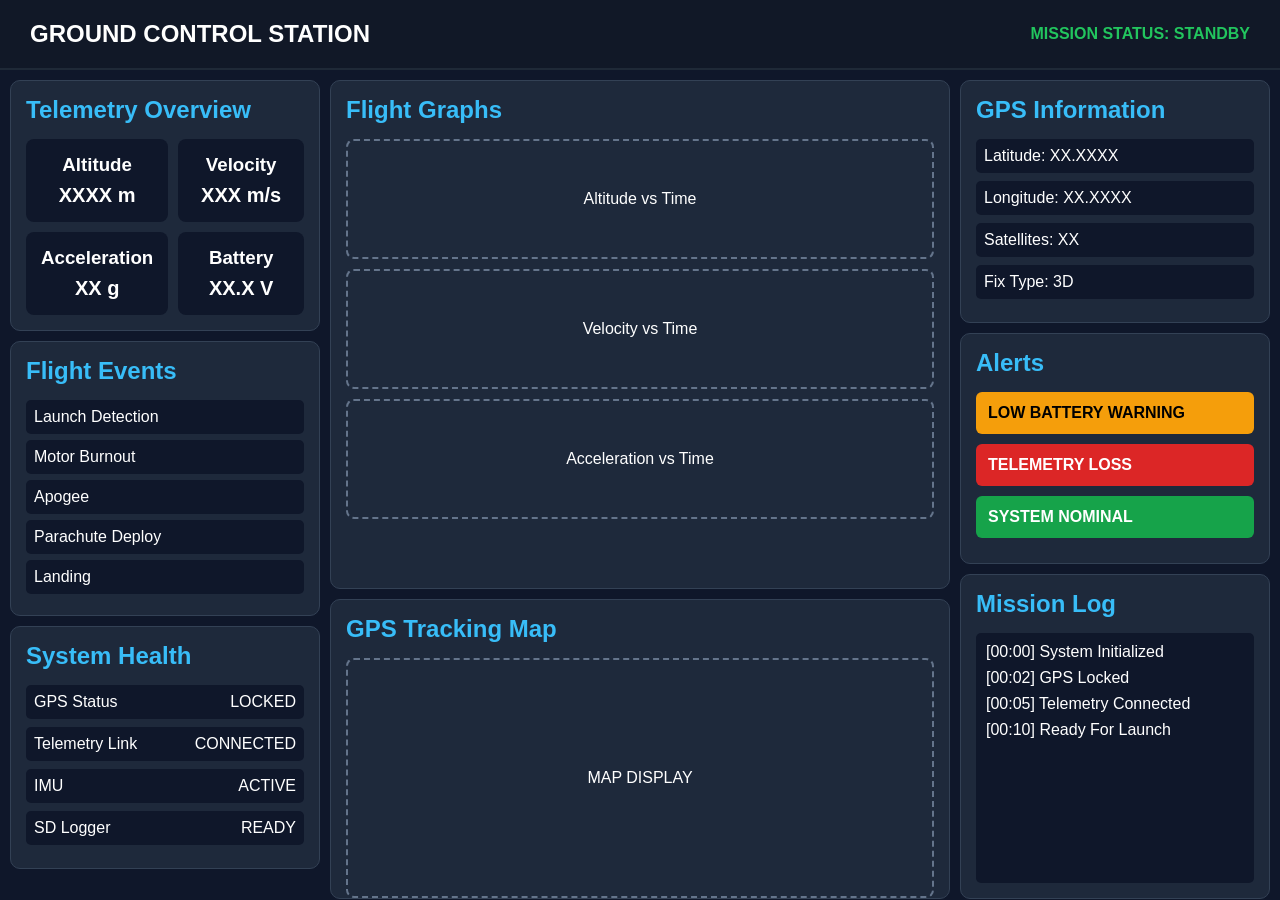
==== index.html @ 13559413 "Upload actual website files" ====
<!DOCTYPE html>
<html lang="en">
<head>
    <meta charset="UTF-8">
    <meta name="viewport" content="width=device-width, initial-scale=1.0">
    <title>Rocket Ground Control Station</title>
    <link rel="stylesheet" href="style.css">
</head>
<body>

<header>
    <h1>GROUND CONTROL STATION</h1>
    <div class="mission-status">MISSION STATUS: STANDBY</div>
</header>

<div class="dashboard">

    <!-- Left Column -->
    <div class="left-column">

        <section class="panel">
            <h2>Telemetry Overview</h2>
            <div class="telemetry-grid">
                <div class="card">
                    <h3>Altitude</h3>
                    <p>XXXX m</p>
                </div>

                <div class="card">
                    <h3>Velocity</h3>
                    <p>XXX m/s</p>
                </div>

                <div class="card">
                    <h3>Acceleration</h3>
                    <p>XX g</p>
                </div>

                <div class="card">
                    <h3>Battery</h3>
                    <p>XX.X V</p>
                </div>
            </div>
        </section>

        <section class="panel">
            <h2>Flight Events</h2>

            <ul class="event-list">
                <li>Launch Detection</li>
                <li>Motor Burnout</li>
                <li>Apogee</li>
                <li>Parachute Deploy</li>
                <li>Landing</li>
            </ul>
        </section>

        <section class="panel">
            <h2>System Health</h2>

            <div class="health-item">
                GPS Status
                <span>LOCKED</span>
            </div>

            <div class="health-item">
                Telemetry Link
                <span>CONNECTED</span>
            </div>

            <div class="health-item">
                IMU
                <span>ACTIVE</span>
            </div>

            <div class="health-item">
                SD Logger
                <span>READY</span>
            </div>
        </section>

    </div>

    <!-- Center Column -->
    <div class="center-column">

        <section class="panel graph-panel">
            <h2>Flight Graphs</h2>

            <div class="graph-placeholder">
                Altitude vs Time
            </div>

            <div class="graph-placeholder">
                Velocity vs Time
            </div>

            <div class="graph-placeholder">
                Acceleration vs Time
            </div>
        </section>

        <section class="panel map-panel">
            <h2>GPS Tracking Map</h2>

            <div class="map-placeholder">
                MAP DISPLAY
            </div>
        </section>

    </div>

    <!-- Right Column -->
    <div class="right-column">

        <section class="panel">
            <h2>GPS Information</h2>

            <div class="gps-item">
                Latitude: XX.XXXX
            </div>

            <div class="gps-item">
                Longitude: XX.XXXX
            </div>

            <div class="gps-item">
                Satellites: XX
            </div>

            <div class="gps-item">
                Fix Type: 3D
            </div>
        </section>

        <section class="panel">
            <h2>Alerts</h2>

            <div class="alert warning">
                LOW BATTERY WARNING
            </div>

            <div class="alert danger">
                TELEMETRY LOSS
            </div>

            <div class="alert normal">
                SYSTEM NOMINAL
            </div>
        </section>

        <section class="panel">
            <h2>Mission Log</h2>

            <div class="log-window">
                <p>[00:00] System Initialized</p>
                <p>[00:02] GPS Locked</p>
                <p>[00:05] Telemetry Connected</p>
                <p>[00:10] Ready For Launch</p>
            </div>
        </section>

    </div>

</div>

<script src="script.js"></script>

</body>
</html>
---- style.css ----
*{
    margin:0;
    padding:0;
    box-sizing:border-box;
    font-family:Segoe UI, sans-serif;
}

body{
    background:#0f172a;
    color:white;
    height:100vh;
    overflow:hidden;
}

header{
    height:70px;
    background:#111827;
    display:flex;
    justify-content:space-between;
    align-items:center;
    padding:0 30px;
    border-bottom:2px solid #1f2937;
}

header h1{
    font-size:24px;
}

.mission-status{
    color:#22c55e;
    font-weight:bold;
}

.dashboard{
    display:grid;
    grid-template-columns: 1fr 2fr 1fr;
    height:calc(100vh - 70px);
    gap:10px;
    padding:10px;
}

.left-column,
.center-column,
.right-column{
    display:flex;
    flex-direction:column;
    gap:10px;
}

.panel{
    background:#1e293b;
    border:1px solid #334155;
    border-radius:10px;
    padding:15px;
}

.panel h2{
    margin-bottom:15px;
    color:#38bdf8;
}

.telemetry-grid{
    display:grid;
    grid-template-columns:1fr 1fr;
    gap:10px;
}

.card{
    background:#0f172a;
    border-radius:8px;
    padding:15px;
    text-align:center;
}

.card h3{
    margin-bottom:8px;
}

.card p{
    font-size:20px;
    font-weight:bold;
}

.event-list{
    list-style:none;
}

.event-list li{
    padding:8px;
    margin-bottom:6px;
    background:#0f172a;
    border-radius:5px;
}

.health-item,
.gps-item{
    display:flex;
    justify-content:space-between;
    padding:8px;
    margin-bottom:8px;
    background:#0f172a;
    border-radius:5px;
}

.graph-panel{
    flex:1;
}

.graph-placeholder{
    height:120px;
    margin-bottom:10px;
    border:2px dashed #64748b;
    border-radius:8px;
    display:flex;
    justify-content:center;
    align-items:center;
}

.map-panel{
    height:300px;
}

.map-placeholder{
    height:240px;
    border:2px dashed #64748b;
    border-radius:8px;
    display:flex;
    justify-content:center;
    align-items:center;
}

.alert{
    padding:12px;
    margin-bottom:10px;
    border-radius:6px;
    font-weight:bold;
}

.warning{
    background:#f59e0b;
    color:black;
}

.danger{
    background:#dc2626;
}

.normal{
    background:#16a34a;
}

.log-window{
    background:#0f172a;
    height:250px;
    overflow-y:auto;
    padding:10px;
    border-radius:5px;
}

.log-window p{
    margin-bottom:8px;
}
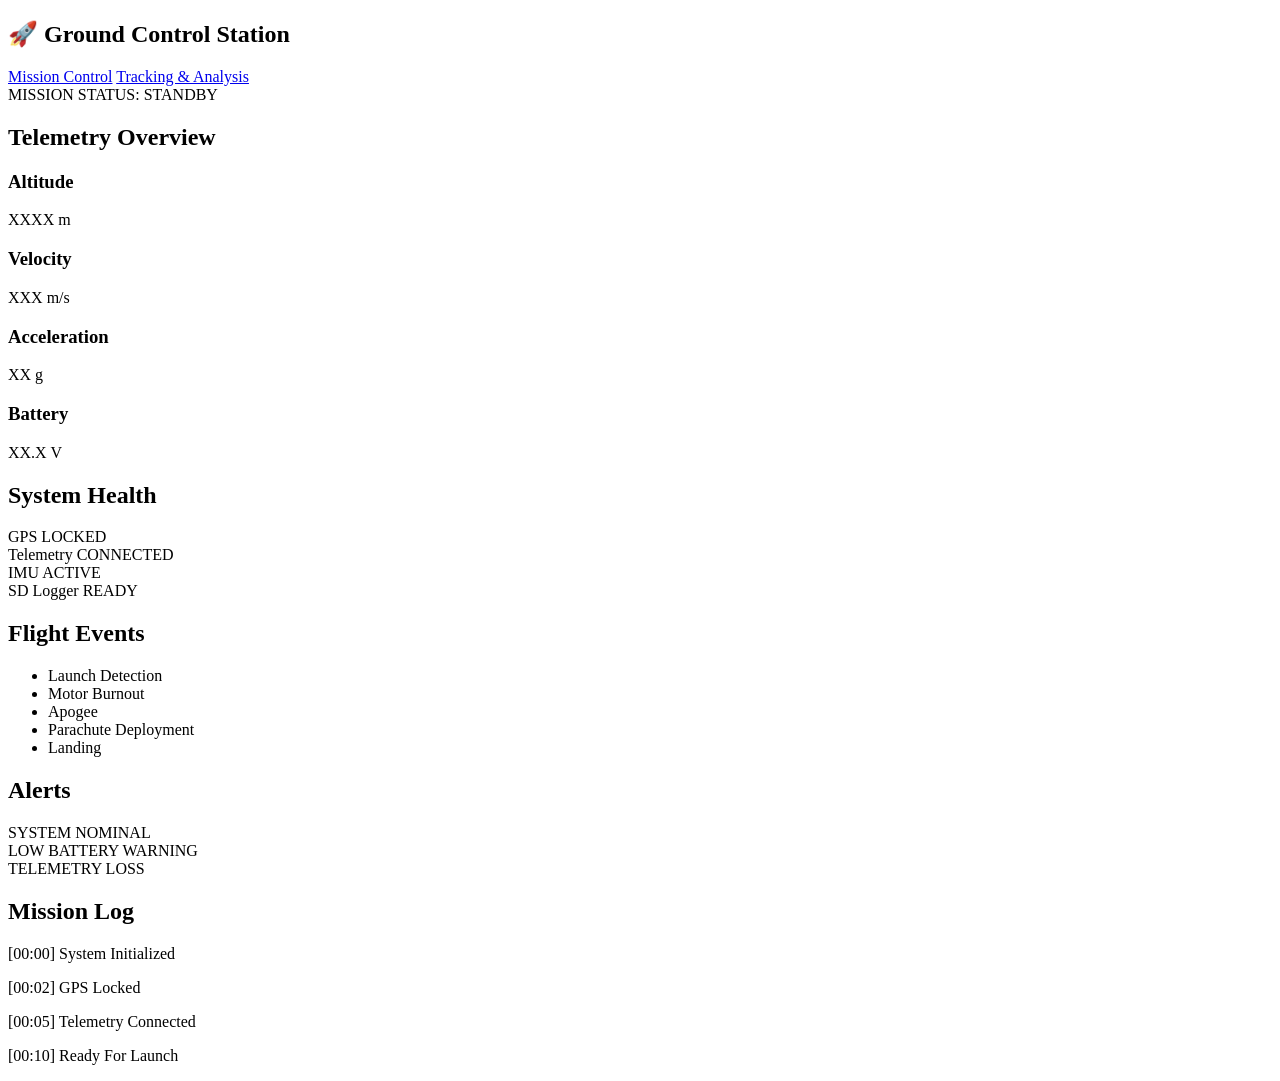
==== commit 15c944f0: "Making the program two pages" ====
--- a/index.html
+++ b/index.html
@@ -1,170 +1,121 @@
 <!DOCTYPE html>
 <html lang="en">
 <head>
-    <meta charset="UTF-8">
-    <meta name="viewport" content="width=device-width, initial-scale=1.0">
-    <title>Rocket Ground Control Station</title>
-    <link rel="stylesheet" href="style.css">
+<meta charset="UTF-8">
+<meta name="viewport" content="width=device-width, initial-scale=1.0">
+<title>Mission Control</title>
+<link rel="stylesheet" href="css/style.css">
 </head>
+
 <body>
 
-<header>
-    <h1>GROUND CONTROL STATION</h1>
-    <div class="mission-status">MISSION STATUS: STANDBY</div>
+<nav>
+    <h1>🚀 Ground Control Station</h1>
+
+    <div class="nav-links">
+        <a href="index.html">Mission Control</a>
+        <a href="tracking.html">Tracking & Analysis</a>
+    </div>
+</nav>
+
+<header class="status-bar">
+    MISSION STATUS: STANDBY
 </header>
 
-<div class="dashboard">
+<div class="container">
 
-    <!-- Left Column -->
-    <div class="left-column">
+    <div class="panel">
+        <h2>Telemetry Overview</h2>
 
-        <section class="panel">
-            <h2>Telemetry Overview</h2>
-            <div class="telemetry-grid">
-                <div class="card">
-                    <h3>Altitude</h3>
-                    <p>XXXX m</p>
-                </div>
+        <div class="card-grid">
 
-                <div class="card">
-                    <h3>Velocity</h3>
-                    <p>XXX m/s</p>
-                </div>
-
-                <div class="card">
-                    <h3>Acceleration</h3>
-                    <p>XX g</p>
-                </div>
-
-                <div class="card">
-                    <h3>Battery</h3>
-                    <p>XX.X V</p>
-                </div>
-            </div>
-        </section>
-
-        <section class="panel">
-            <h2>Flight Events</h2>
-
-            <ul class="event-list">
-                <li>Launch Detection</li>
-                <li>Motor Burnout</li>
-                <li>Apogee</li>
-                <li>Parachute Deploy</li>
-                <li>Landing</li>
-            </ul>
-        </section>
-
-        <section class="panel">
-            <h2>System Health</h2>
-
-            <div class="health-item">
-                GPS Status
-                <span>LOCKED</span>
+            <div class="card">
+                <h3>Altitude</h3>
+                <p>XXXX m</p>
             </div>
 
-            <div class="health-item">
-                Telemetry Link
-                <span>CONNECTED</span>
+            <div class="card">
+                <h3>Velocity</h3>
+                <p>XXX m/s</p>
             </div>
 
-            <div class="health-item">
-                IMU
-                <span>ACTIVE</span>
+            <div class="card">
+                <h3>Acceleration</h3>
+                <p>XX g</p>
             </div>
 
-            <div class="health-item">
-                SD Logger
-                <span>READY</span>
+            <div class="card">
+                <h3>Battery</h3>
+                <p>XX.X V</p>
             </div>
-        </section>
 
+        </div>
     </div>
 
-    <!-- Center Column -->
-    <div class="center-column">
+    <div class="panel">
+        <h2>System Health</h2>
 
-        <section class="panel graph-panel">
-            <h2>Flight Graphs</h2>
+        <div class="health-item">
+            <span>GPS</span>
+            <span>LOCKED</span>
+        </div>
 
-            <div class="graph-placeholder">
-                Altitude vs Time
-            </div>
+        <div class="health-item">
+            <span>Telemetry</span>
+            <span>CONNECTED</span>
+        </div>
 
-            <div class="graph-placeholder">
-                Velocity vs Time
-            </div>
+        <div class="health-item">
+            <span>IMU</span>
+            <span>ACTIVE</span>
+        </div>
 
-            <div class="graph-placeholder">
-                Acceleration vs Time
-            </div>
-        </section>
-
-        <section class="panel map-panel">
-            <h2>GPS Tracking Map</h2>
-
-            <div class="map-placeholder">
-                MAP DISPLAY
-            </div>
-        </section>
-
+        <div class="health-item">
+            <span>SD Logger</span>
+            <span>READY</span>
+        </div>
     </div>
 
-    <!-- Right Column -->
-    <div class="right-column">
+    <div class="panel">
+        <h2>Flight Events</h2>
 
-        <section class="panel">
-            <h2>GPS Information</h2>
+        <ul class="event-list">
+            <li>Launch Detection</li>
+            <li>Motor Burnout</li>
+            <li>Apogee</li>
+            <li>Parachute Deployment</li>
+            <li>Landing</li>
+        </ul>
+    </div>
 
-            <div class="gps-item">
-                Latitude: XX.XXXX
-            </div>
+    <div class="panel">
+        <h2>Alerts</h2>
 
-            <div class="gps-item">
-                Longitude: XX.XXXX
-            </div>
+        <div class="alert green">
+            SYSTEM NOMINAL
+        </div>
 
-            <div class="gps-item">
-                Satellites: XX
-            </div>
+        <div class="alert yellow">
+            LOW BATTERY WARNING
+        </div>
 
-            <div class="gps-item">
-                Fix Type: 3D
-            </div>
-        </section>
+        <div class="alert red">
+            TELEMETRY LOSS
+        </div>
+    </div>
 
-        <section class="panel">
-            <h2>Alerts</h2>
+    <div class="panel">
+        <h2>Mission Log</h2>
 
-            <div class="alert warning">
-                LOW BATTERY WARNING
-            </div>
-
-            <div class="alert danger">
-                TELEMETRY LOSS
-            </div>
-
-            <div class="alert normal">
-                SYSTEM NOMINAL
-            </div>
-        </section>
-
-        <section class="panel">
-            <h2>Mission Log</h2>
-
-            <div class="log-window">
-                <p>[00:00] System Initialized</p>
-                <p>[00:02] GPS Locked</p>
-                <p>[00:05] Telemetry Connected</p>
-                <p>[00:10] Ready For Launch</p>
-            </div>
-        </section>
-
+        <div class="log-window">
+            <p>[00:00] System Initialized</p>
+            <p>[00:02] GPS Locked</p>
+            <p>[00:05] Telemetry Connected</p>
+            <p>[00:10] Ready For Launch</p>
+        </div>
     </div>
 
 </div>
 
-<script src="script.js"></script>
-
 </body>
 </html>
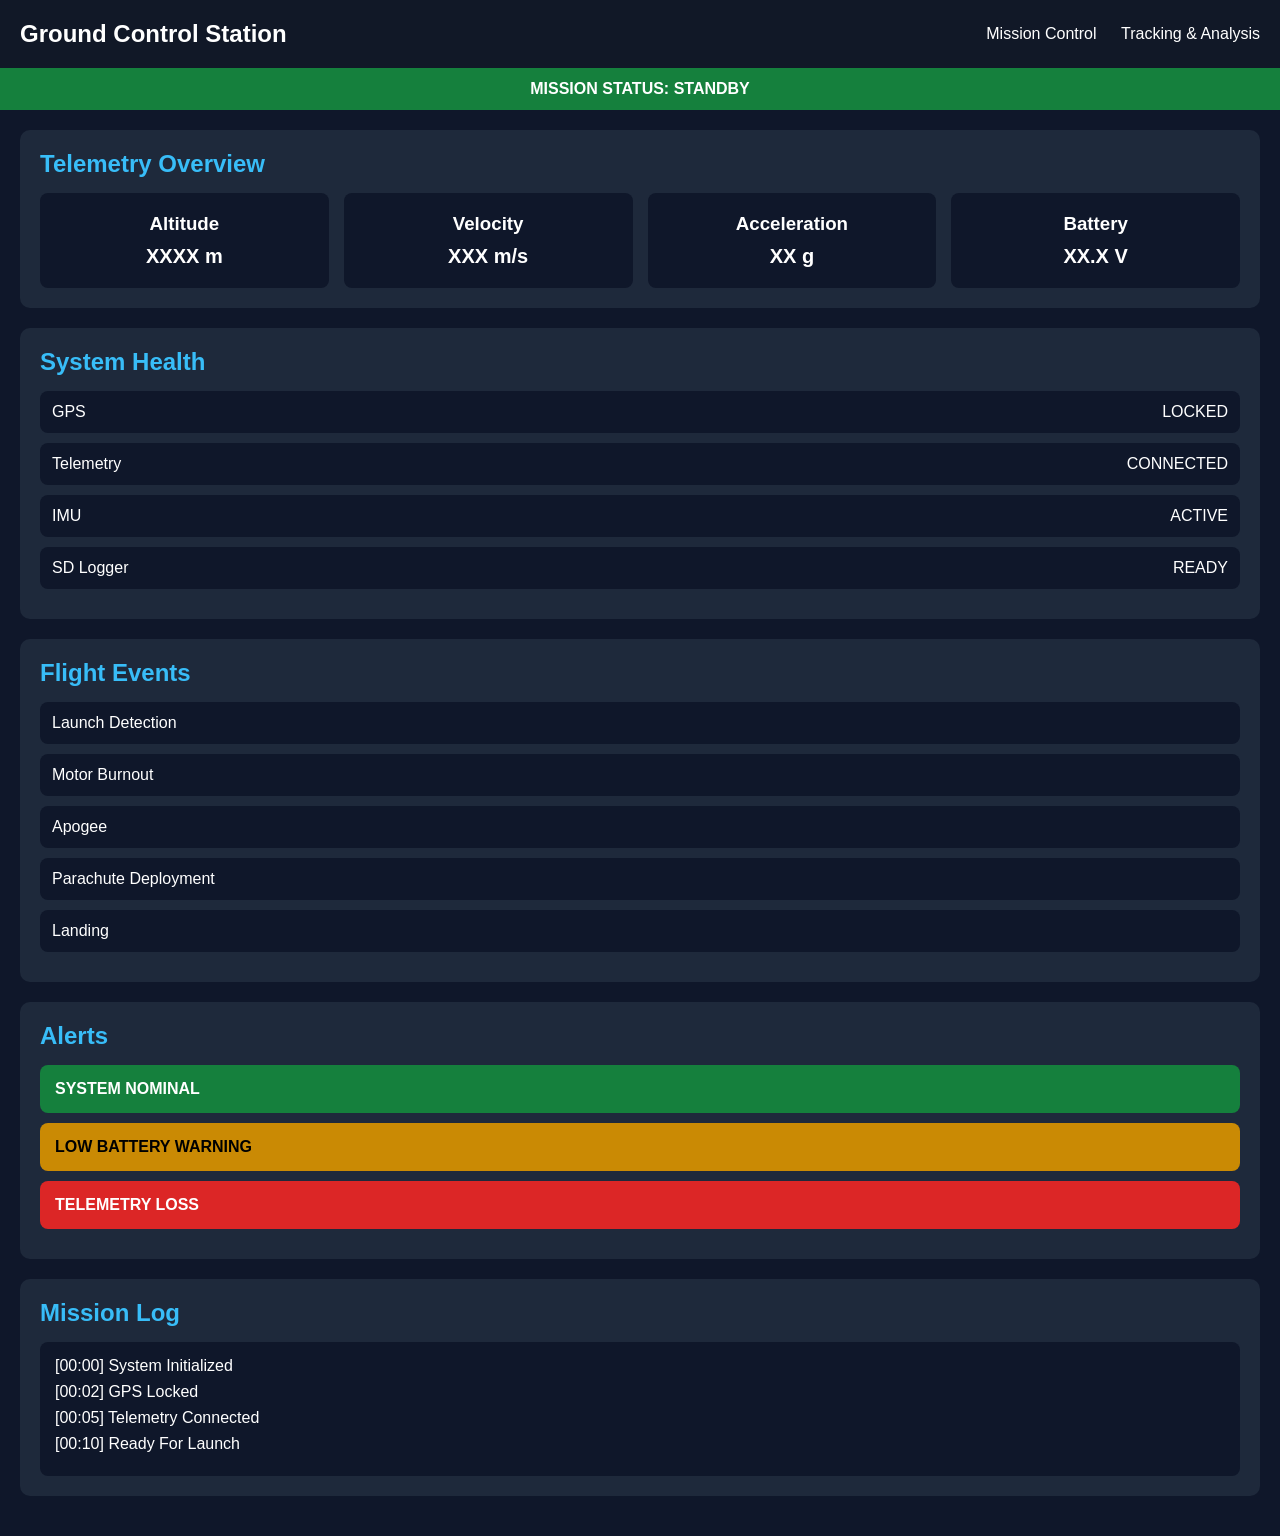
==== commit 6eedf883: "Final Changes(text)" ====
--- a/index.html
+++ b/index.html
@@ -4,13 +4,13 @@
 <meta charset="UTF-8">
 <meta name="viewport" content="width=device-width, initial-scale=1.0">
 <title>Mission Control</title>
-<link rel="stylesheet" href="css/style.css">
+<link rel="stylesheet" href="style.css">
 </head>
 
 <body>
 
 <nav>
-    <h1>🚀 Ground Control Station</h1>
+    <h1>Ground Control Station</h1>
 
     <div class="nav-links">
         <a href="index.html">Mission Control</a>
--- a/style.css
+++ b/style.css
@@ -0,0 +1,158 @@
+*{
+    margin:0;
+    padding:0;
+    box-sizing:border-box;
+    font-family:Segoe UI, sans-serif;
+}
+
+body{
+    background:#0f172a;
+    color:white;
+}
+
+nav{
+    background:#111827;
+    padding:20px;
+    display:flex;
+    justify-content:space-between;
+    align-items:center;
+}
+
+.nav-links a{
+    color:white;
+    text-decoration:none;
+    margin-left:20px;
+}
+
+.nav-links a:hover{
+    color:#38bdf8;
+}
+
+.status-bar{
+    background:#15803d;
+    text-align:center;
+    padding:12px;
+    font-weight:bold;
+}
+
+.container{
+    padding:20px;
+}
+
+.panel{
+    background:#1e293b;
+    border-radius:10px;
+    padding:20px;
+    margin-bottom:20px;
+}
+
+.panel h2{
+    margin-bottom:15px;
+    color:#38bdf8;
+}
+
+.card-grid,
+.gps-grid{
+    display:grid;
+    grid-template-columns:repeat(auto-fit,minmax(180px,1fr));
+    gap:15px;
+}
+
+.card{
+    background:#0f172a;
+    padding:20px;
+    border-radius:8px;
+    text-align:center;
+}
+
+.card p{
+    margin-top:10px;
+    font-size:20px;
+    font-weight:bold;
+}
+
+.health-item{
+    background:#0f172a;
+    padding:12px;
+    border-radius:8px;
+    margin-bottom:10px;
+
+    display:flex;
+    justify-content:space-between;
+}
+
+.event-list{
+    list-style:none;
+}
+
+.event-list li{
+    background:#0f172a;
+    padding:12px;
+    border-radius:8px;
+    margin-bottom:10px;
+}
+
+.alert{
+    padding:15px;
+    margin-bottom:10px;
+    border-radius:8px;
+    font-weight:bold;
+}
+
+.green{
+    background:#15803d;
+}
+
+.yellow{
+    background:#ca8a04;
+    color:black;
+}
+
+.red{
+    background:#dc2626;
+}
+
+.log-window{
+    background:#0f172a;
+    border-radius:8px;
+    padding:15px;
+}
+
+.log-window p{
+    margin-bottom:8px;
+}
+
+.graph-placeholder{
+    height:250px;
+    border:2px dashed #64748b;
+
+    display:flex;
+    justify-content:center;
+    align-items:center;
+
+    border-radius:10px;
+}
+
+.map-placeholder{
+    height:500px;
+    border:2px dashed #64748b;
+
+    display:flex;
+    justify-content:center;
+    align-items:center;
+
+    border-radius:10px;
+}
+
+@media(max-width:768px){
+
+    nav{
+        flex-direction:column;
+        gap:15px;
+    }
+
+    .nav-links{
+        display:flex;
+        gap:15px;
+    }
+}
